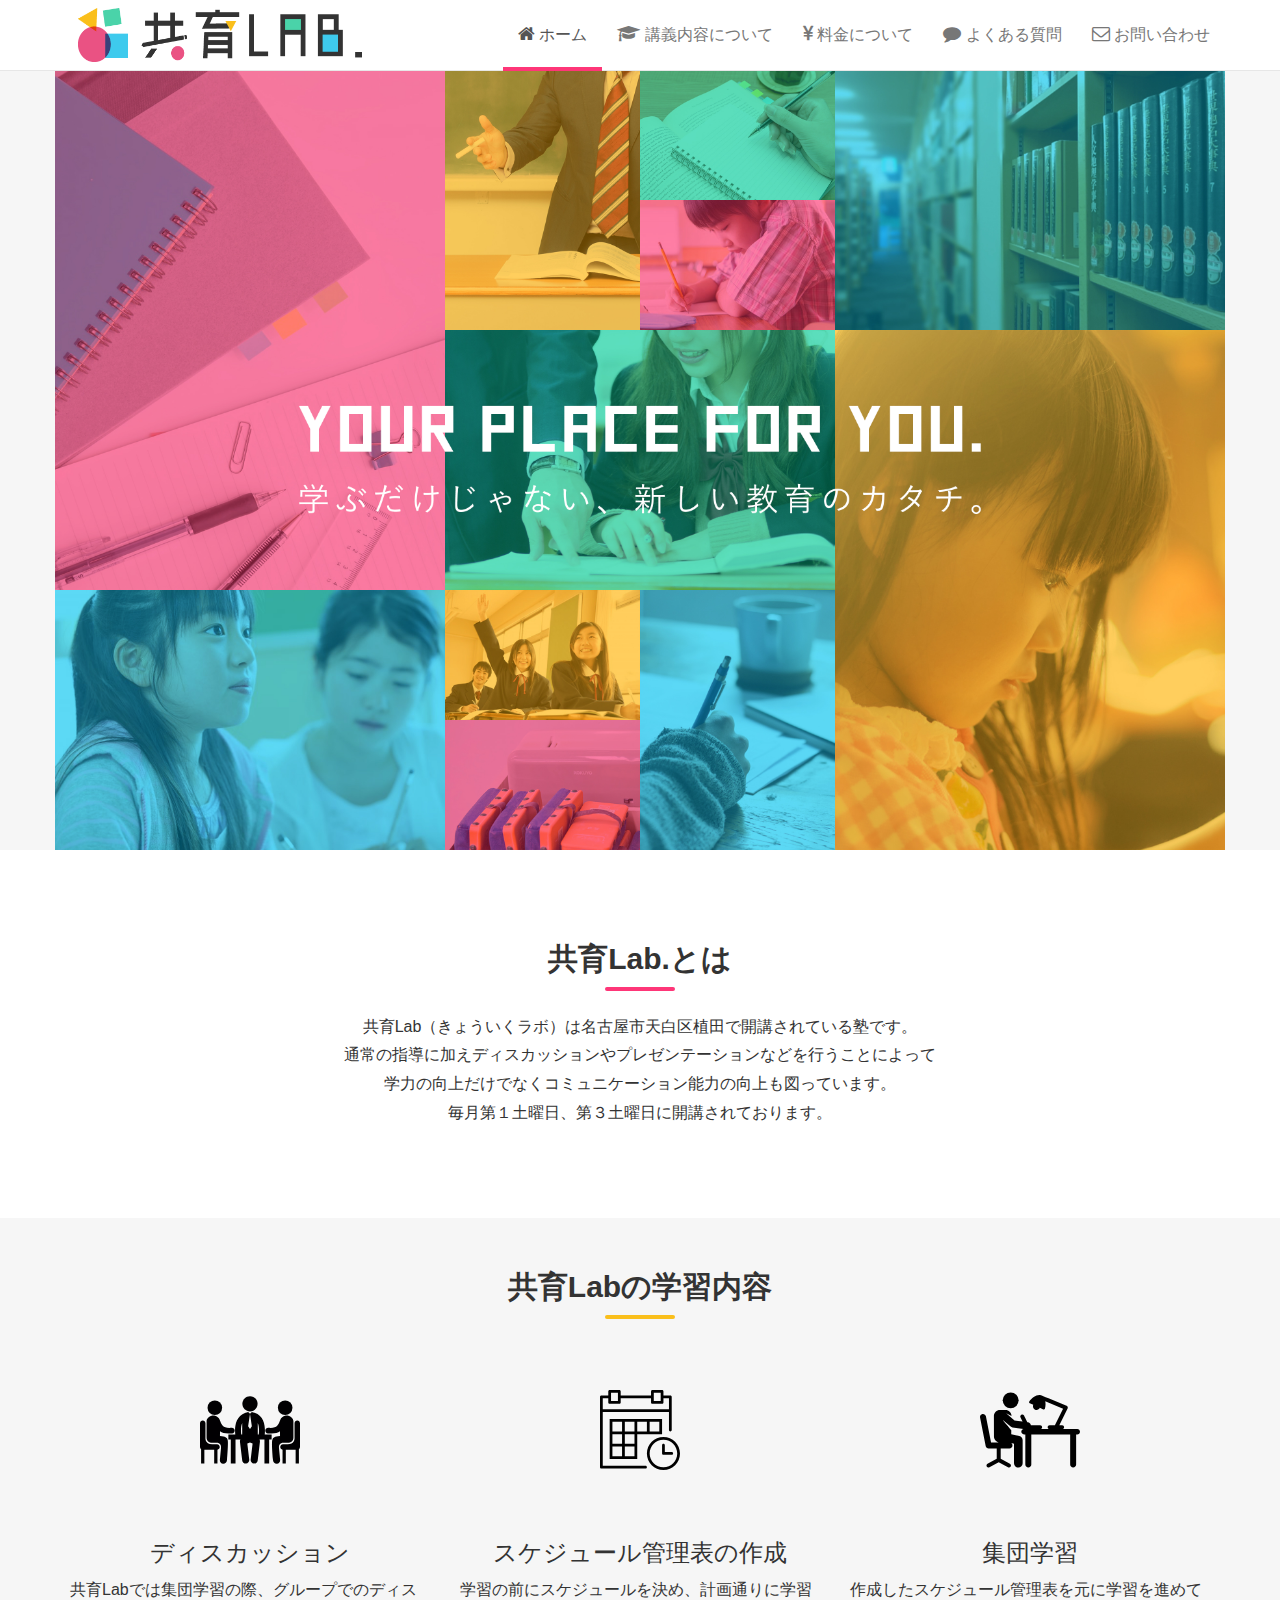
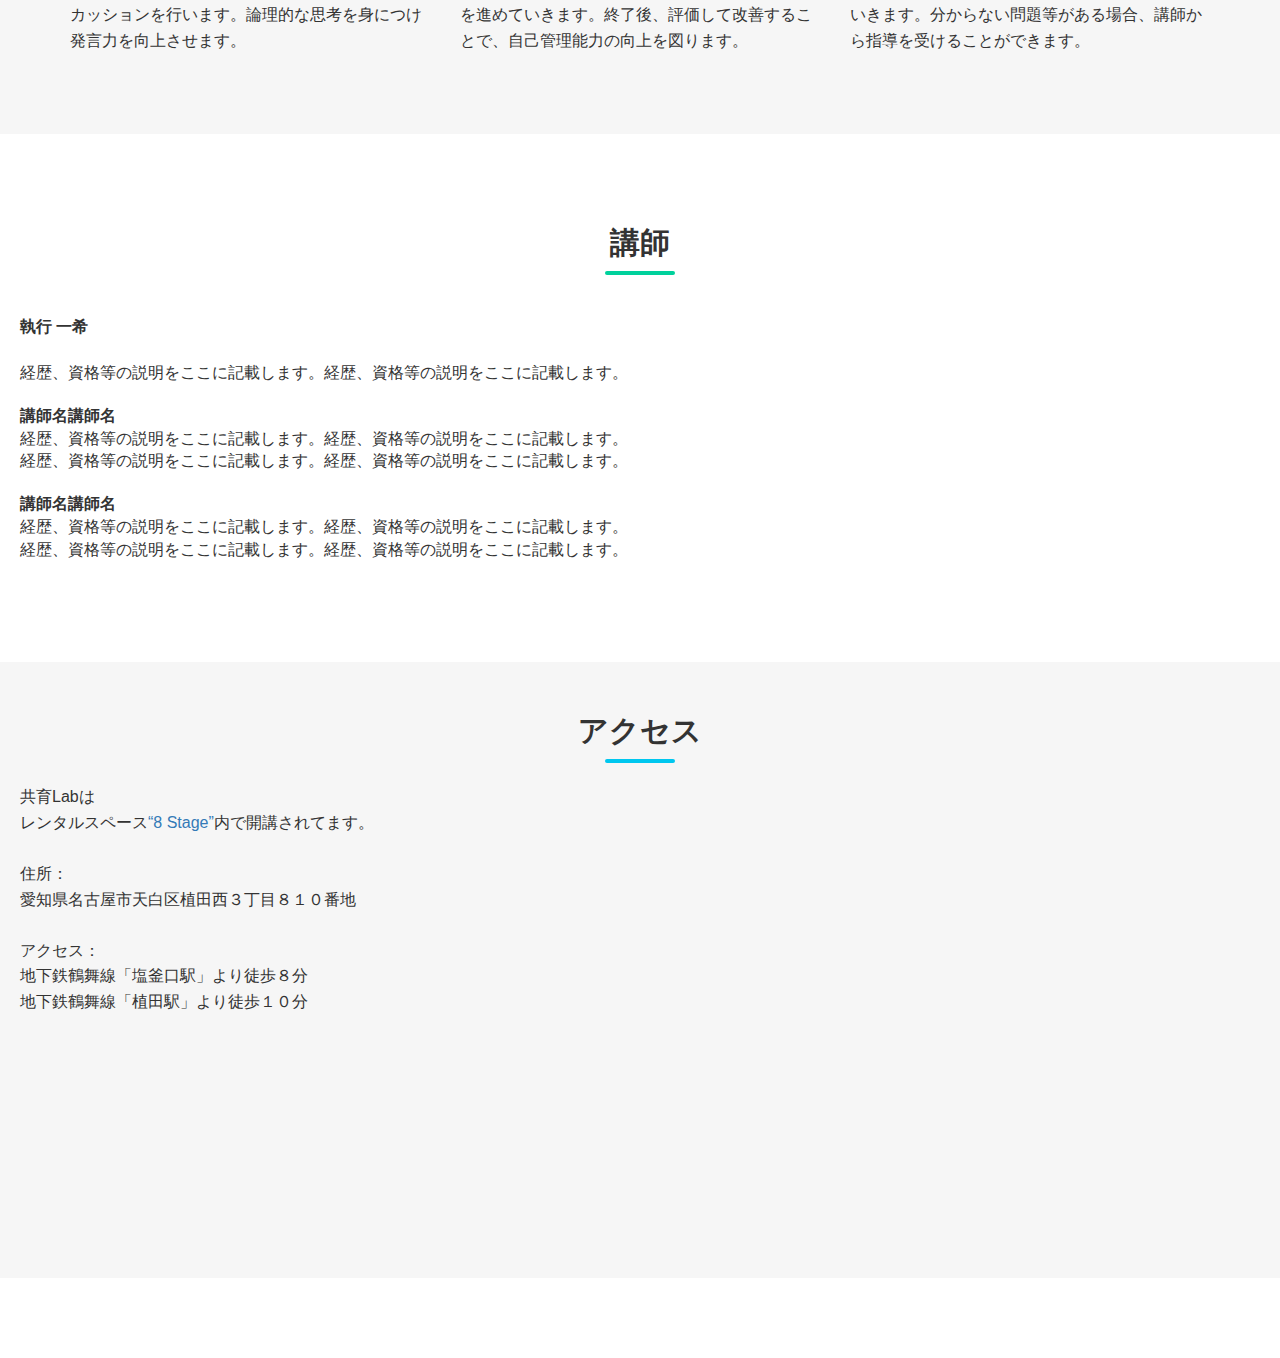
==== index.html @ 5ba5624d "first commit" ====
<!DOCTYPE html>
<html lang="ja">
<head>
    <meta charset="utf-8">
    <meta http-equiv="X-UA-Compatible" content="IE=edge">
    <meta name="viewport" content="width=device-width, initial-scale=1">
    <title>共育Lab. | 名古屋市天白区植田にある塾</title>
    <link href="css/bootstrap.min.css" rel="stylesheet">
    <link href="css/font-awesome.min.css" rel="stylesheet">
    <link href="css/style.css" rel="stylesheet">
</head>
<body>
    <nav class="navbar navbar-default navbar-fixed-top">
        <div class="container">
            <div class="navbar-header">
                <button type="button" class="navbar-toggle collapsed" data-toggle="collapse" data-target="#navbarEexample1">
                    <span class="sr-only">Toggle navigation</span>
                    <span class="icon-bar"></span>
                    <span class="icon-bar"></span>
                    <span class="icon-bar"></span>
                </button>
                <a class="" href="index.html">
                    <img src="img/kyouiku_lab_logo.png" alt="共育Lab.（きょういくラボ）" class="logo">
                </a>
            </div>
            <div class="collapse navbar-collapse" id="navbarEexample1">
                <ul class="nav navbar-nav navbar-right">
                    <li class="active"><a href="index.html"><i class="fa fa-home"></i> ホーム</a></li>
                    <li><a href="content.html"><i class="fa fa-graduation-cap"></i> 講義内容について</a></li>
                    <li><a href="price.html"><i class="fa fa-yen"></i> 料金について</a></li>
                    <li><a href="faq.html"><i class="fa fa-comment"></i> よくある質問</a></li>
                    <li><a href="https://docs.google.com/forms/d/e/1FAIpQLSdHtTIQLG31lf0bOzIUhfzrcK9xUkbNR55HdgjxBn910LlQYQ/viewform?usp=sf_link" target="_blank"><i class="fa fa-envelope-o"></i> お問い合わせ</a></li>
                </ul>
            </div>
        </div>
    </nav>
    <main>
        <div class="main-visual">
            <div class="container">
                <img src="img/your_place_for_you.jpg" alt="">
            </div>
        </div>
        <section class="section about-us">
            <div class="section-head">
                <h2>共育Lab.とは</h2>
                <span class="title-line title-line-red"></span>
            </div>
            <p>共育Lab（きょういくラボ）は名古屋市天白区植田で開講されている塾です。<br>
                通常の指導に加えディスカッションやプレゼンテーションなどを行うことによって<br>
                学力の向上だけでなくコミュニケーション能力の向上も図っています。<br>
                毎月第１土曜日、第３土曜日に開講されております。</p>
        </section>
        <section class="section study">
            <div class="section-head">
                <h2>共育Labの学習内容</h2>
                <span class="title-line title-line-yellow"></span>
            </div>
            <div class="container">
                <div class="row">
                    <div class="col-sm-4 col-xs-12">
                        <div class="study-img-wrap">
                            <img src="img/business-meeting.svg" class="study-img" alt="">
                        </div>
                        <h3>ディスカッション</h3>
                        <p>共育Labでは集団学習の際、グループでのディスカッションを行います。論理的な思考を身につけ発言力を向上させます。</p>
                    </div>
                    <div class="col-sm-4 col-xs-12">
                        <div class="study-img-wrap">
                            <img src="img/calendar.svg" class="study-img study-img-calendar" alt="">
                        </div>
                        <h3>スケジュール管理表の作成</h3>
                        <p>学習の前にスケジュールを決め、計画通りに学習を進めていきます。終了後、評価して改善することで、自己管理能力の向上を図ります。</p>
                    </div>
                    <div class="col-sm-4 col-xs-12">
                        <div class="study-img-wrap">
                            <img src="img/studying.svg" class="study-img" alt="">
                        </div>
                        <h3>集団学習</h3>
                        <p>作成したスケジュール管理表を元に学習を進めていきます。分からない問題等がある場合、講師から指導を受けることができます。</p>
                    </div>
                </div>
            </div>
        </section>
        <section class="section teacher">
            <div class="section-head">
                <h2>講師</h2>
                <span class="title-line title-line-green"></span>
            </div>
            <dl>
                <dt>執行 一希</dt>
                <dd><br>
                    経歴、資格等の説明をここに記載します。経歴、資格等の説明をここに記載します。</dd>

                <dt>講師名講師名</dt>
                <dd>経歴、資格等の説明をここに記載します。経歴、資格等の説明をここに記載します。<br>
                    経歴、資格等の説明をここに記載します。経歴、資格等の説明をここに記載します。</dd>

                <dt>講師名講師名</dt>
                <dd>経歴、資格等の説明をここに記載します。経歴、資格等の説明をここに記載します。<br>
                    経歴、資格等の説明をここに記載します。経歴、資格等の説明をここに記載します。</dd>
            </dl>
        </section>
        <section class="section access">
            <div class="section-head">
                <h2>アクセス</h2>
                <span class="title-line title-line-blue"></span>
                <div class="row">
                    <div class="col-sm-6 col-xs-12">
                        <p>共育Labは<br>
                            レンタルスペース<a href="http://www.8stage-space.com/" target="_blank">“8 Stage”</a>内で開講されてます。<br>
                            <br>
                            住所：<br>
                            愛知県名古屋市天白区植田西３丁目８１０番地<br>
                            <br>
                            アクセス：<br>
                            地下鉄鶴舞線「塩釜口駅」より徒歩８分<br>
                            地下鉄鶴舞線「植田駅」より徒歩１０分</p>
                    </div>
                    <div class="col-sm-6 col-xs-12">
                        <div class="iframe-content">
                            <iframe src="https://www.google.com/maps/embed?pb=!1m18!1m12!1m3!1d3263.0437808086385!2d136.97972051524377!3d35.13058098032638!2m3!1f0!2f0!3f0!3m2!1i1024!2i768!4f13.1!3m3!1m2!1s0x600364d49e30410d%3A0xb36aa75831ac2f97!2z44Os44Oz44K_44Or44K544Oa44O844K5IDggU3RhZ2U!5e0!3m2!1sja!2sjp!4v1496831646884" frameborder="0" style="border:0" allowfullscreen></iframe>
                        </div>
                    </div>
                </div>
            </div>
        </section>
    </main>
    <!-- jQuery (necessary for Bootstrap's JavaScript plugins) -->
    <script src="https://ajax.googleapis.com/ajax/libs/jquery/1.12.4/jquery.min.js"></script>
    <!-- Include all compiled plugins (below), or include individual files as needed -->
    <script src="js/bootstrap.min.js"></script>
</body>
</html>
---- css/style.css ----
body{
    color: #333;
    font-size: 16px;
    line-height: 1.6;
    padding-top: 70px;
}
.header{
    border-bottom: 1px solid #eee;
}
.logo{
    max-width: 300px;
    height: 70px;
    padding: 8px;
}
.navbar{
    background-color: #ffffff;
     margin-bottom: 0;
}
.navbar i{
    font-size: 18px;
}
.navbar li.active:before{
    content: "";
    position: absolute;
    width: 100%;
    height: 4px;
    bottom: -1px;
    background-color: #FE3678;
    z-index: 1;
}
.navbar li.active > a{
    /*background-color: #00d19c !important;*/
    background-color: #fff !important;
}
.navbar-nav{
    margin: 0 -15px;
}
.navbar-nav>li>a{
    padding-top: 25px;
    padding-bottom: 25px;
}
.main-visual{
    background-color: #f6f6f6;
}
.main-visual .container{
    padding: 0;
}
.main-visual img{
    width: 100%;
}
.section{
    margin-top: 40px;
    padding: 40px 20px;
}
.section:nth-child(odd){
    background-color: #f6f6f6;
}
.section:last-child{
    margin-bottom: 80px;
}
.section h2{
    text-align: center;
    padding: 12px;
    margin: 0;
    font-weight: bold;
}
.section-head{
    text-align: center;
}
.title-line{
    display: inline-block;
    height: 4px;
    width: 70px;
    border-radius: 10px;
    background-color: #999;
    vertical-align: top;
}
.title-line-red{
    background-color: #FE3678;
}
.title-line-yellow{
    background-color: #FABF1B;
}
.title-line-green{
    background-color: #00d19c;
}
.title-line-blue{
    background-color: #00C7EF;
}
.about-us{
    text-align: center;
}
.about-us p{
    line-height: 1.8;
}
.study h3{
    text-align: center;
}
.study p{
    margin-bottom: 40px;
}
.study-img-wrap{
    text-align: center;
}
.study-img{
    width: 25%;
    min-width: 100px;
    max-width: 150px;
    min-height: 180px;
}
.study-img-calendar{
    width: 20%;
    min-width: 80px;
    max-width: 120px;
}
.teacher dt{
    margin-top: 20px;
}
.access p{
    text-align: left;
}
.iframe-content{
    position: relative;
    width: 100%;
    padding: 75% 0 0 0;
}
.iframe-content iframe{
    position: absolute;
    top: 0;
    left: 0;
    width: 100%;
    height: 100%;
}



/* price */
.red-line{
    background-color: #fe3678;
    color: #ffffff;
    font-size: 7.5vw;
    margin-top: 30px;
    margin-bottom: 30px;
}
.red-line small{
    font-size: 5vw;
    margin-top: 30px;
    display: block;
    line-height: 1.0;
}
.red-line strong{
    margin-top: 8px;
    margin-bottom: 30px;
    display: block;
    line-height: 1.0;
}

.price-table{
    margin-top: 96px;
}
.price-table table{
    box-shadow: 1px 3px 25px -10px rgba(0,0,0,0.7);
}

.price-table thead th{
    text-align: center;
    border: 3px solid #00C7EF !important;
}
.price-table tbody td{
    height: 80px;
    border: 3px solid #00C7EF !important;
}

.balloon-bottom-left {
    position: relative;
    display: inline-block;
    padding: 0 15px;
    width: auto;
    min-width: 115px;
    height: 70px;
    color: #F6F6F6;
    line-height: 70px;
    text-align: center;
    background-color: #1dd28b;
    border-radius: 60%;
}
.balloon-bottom-left:before {
    content: "";
    position: absolute;
    bottom: -10px; left: 20px;
    margin-left: 0;
    display: block;
    width: 30px;
    height: 30px;
    background-color: #1dd28b;
    border-radius: 0 30px 0 30px;
    z-index: -1;
}
.balloon-bottom-left:after {
    content: "";
    position: absolute;
    bottom: -5px; left: 30px;
    margin-left: 0;
    display: block;
    width: 30px;
    height: 30px;
    background: #FFF;
    border-radius: 0 30px 0 30px;
    z-index: -1;
    -webkit-transform: rotate(30deg);
    -moz-transform: rotate(30deg);
    -ms-transform: rotate(30deg);
    -o-transform: rotate(30deg);
    transform: rotate(30deg);
}

.price-faq{
    margin-top: 40px;
    margin-bottom: 100px;
}
.price{
    font-weight: bold;
}

.content-plus span{
    display: inline-block;
    padding: 30px 20px;
    font-size: 50px;
}

.content-plus .leaning{
    border: 1px solid #ddd;
    padding: 30px 20px;
    border-radius: 8px;
    font-size: 50px;
    background-color: #999;
    color: #ffffff;
    text-shadow: 0 2px 2px #555;
}

.content-plus .group-leaning{
    background-color: #00C7EF;
}
.content-plus .solo-leaning{
    background-color: #00D19C;
}
.blue-circle{
    color: #00C7EF;
}
.green-circle{
    color: #00D19C;
}




@media screen and (max-width:767px) {
    body{
        padding-top: 50px;
    }
    .navbar li.active:before{
        display: none;
    }
    .navbar li.active{
        background-color: #eee;
    }
    .navbar-nav>li>a {
        padding-top: 20px;
        padding-bottom: 20px;
    }
    .logo{
        height: 50px;
        margin-left: 10px;
    }
    .navbar-default .navbar-toggle {
        margin-top: 9px;
        border: none;
    }
    .iframe-content{
        position: relative;
        width: 100%;
        padding: 100% 0 0 0;
    }
    .leaning{
    }
    .content-plus .leaning{
        margin: 0 40px;
        padding: 20px 20px;
        font-size: 40px;
    }
    .content-plus span{
        padding: 15px 20px;
        font-size: 30px;
    }
    .navbar-nav li{
    }
    .navbar-nav li i {
        text-align: center;
        min-width: 40px;
    }
}
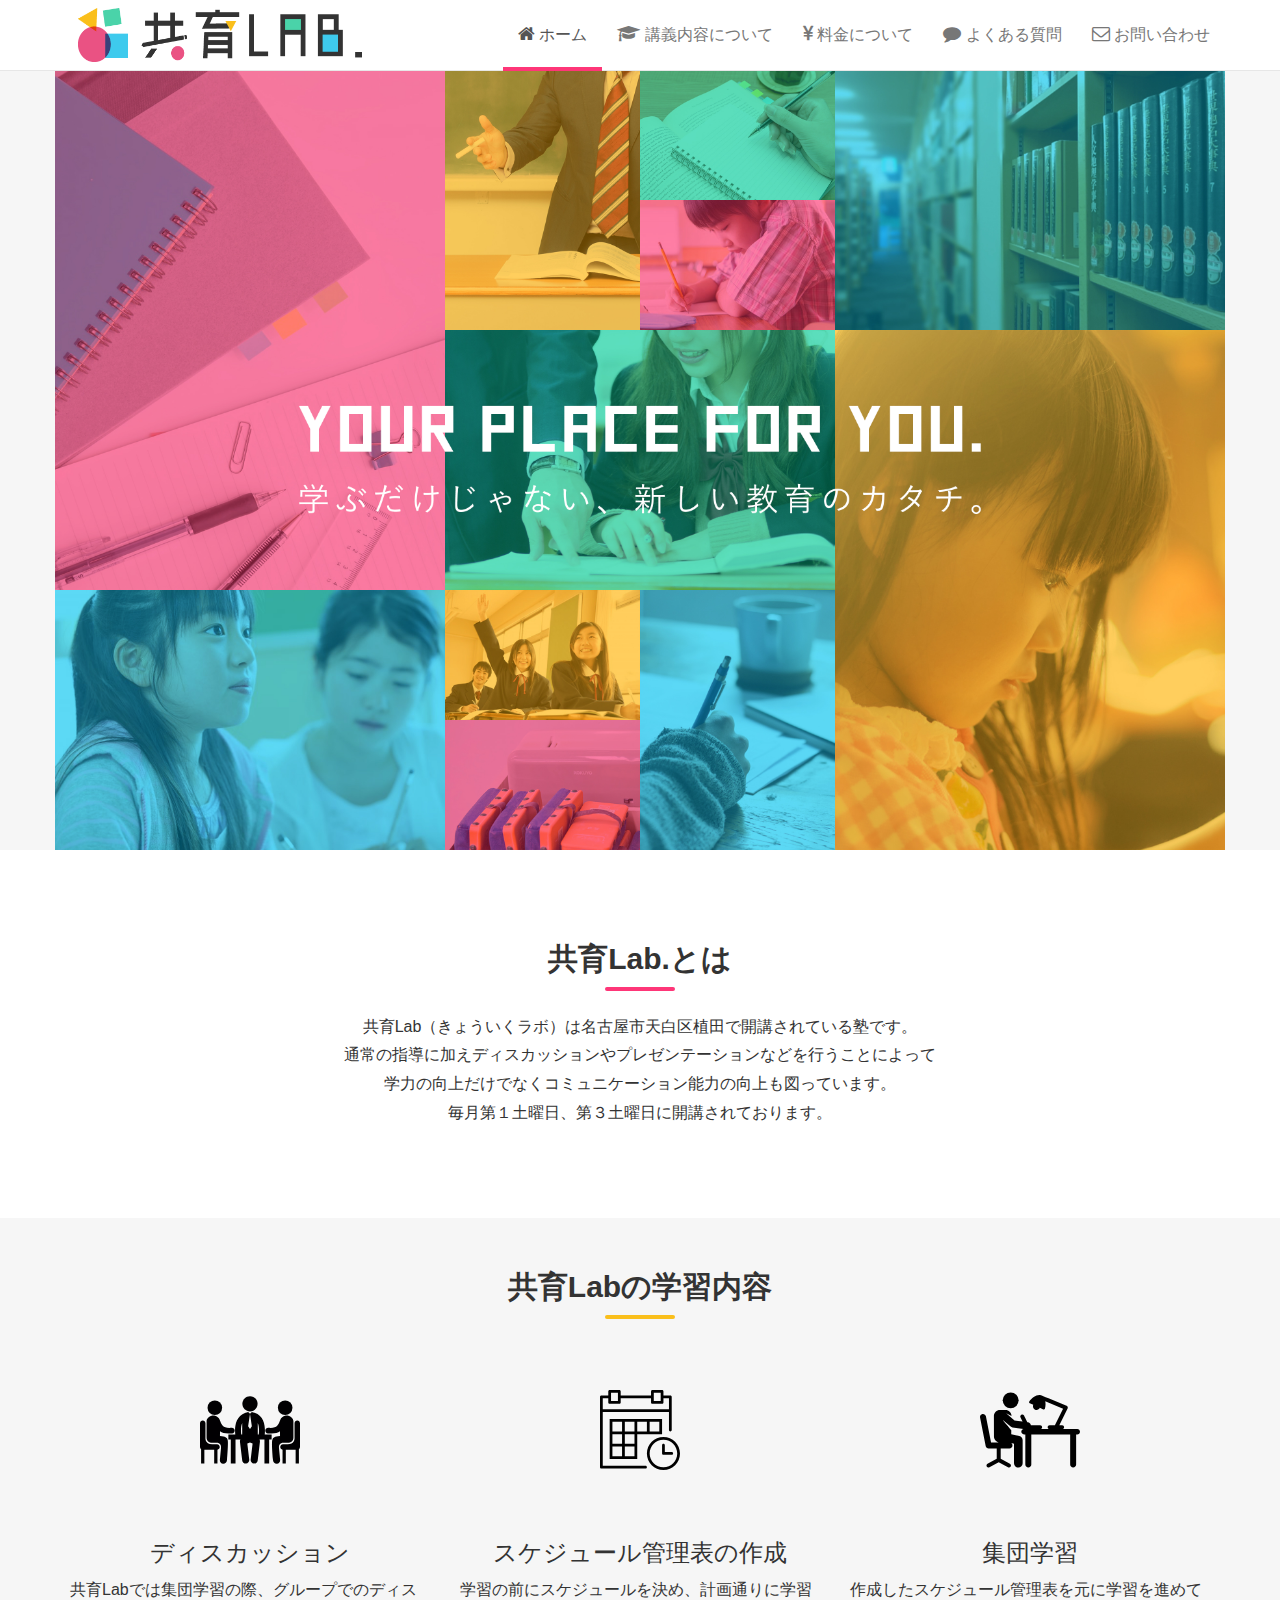
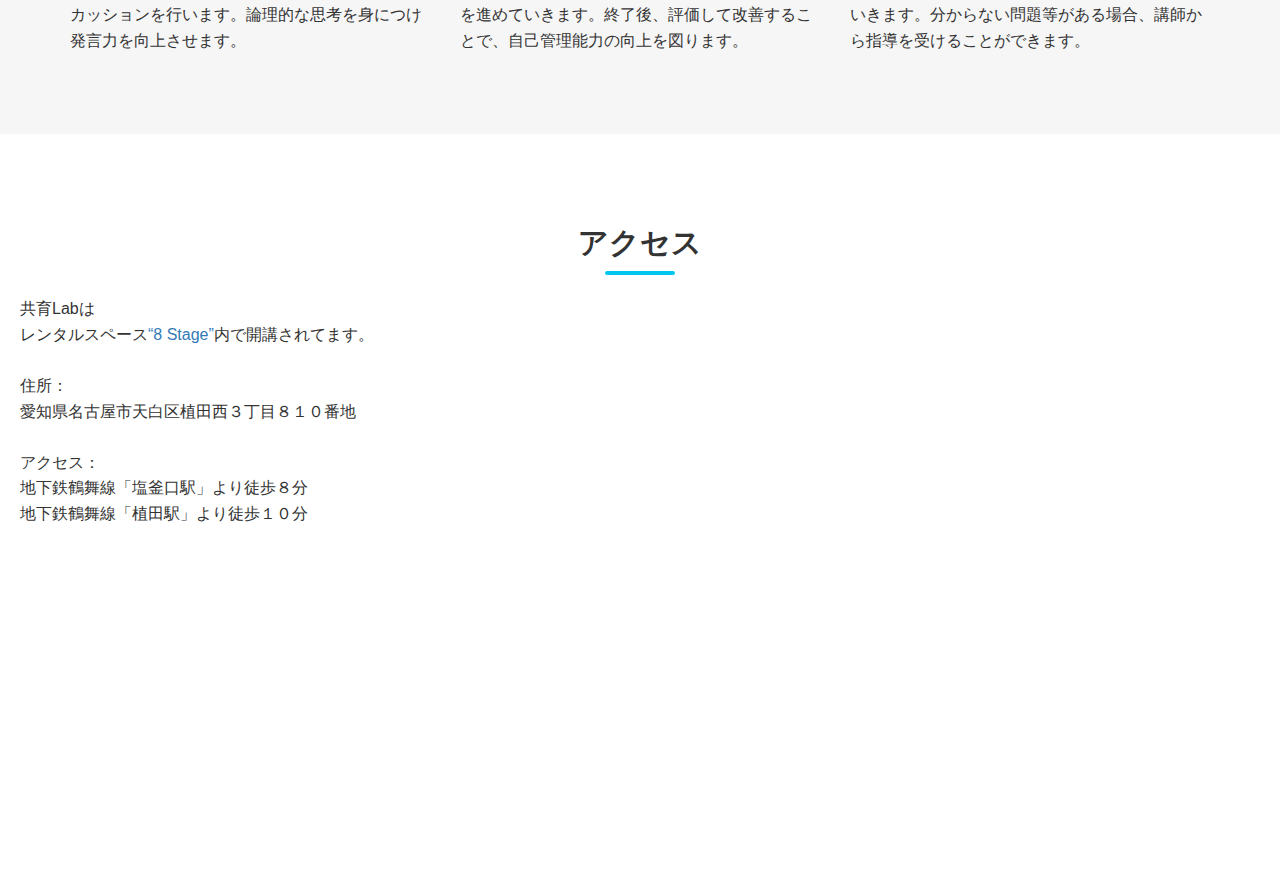
==== commit eababc20: "修正" ====
--- a/index.html
+++ b/index.html
@@ -81,25 +81,6 @@
                 </div>
             </div>
         </section>
-        <section class="section teacher">
-            <div class="section-head">
-                <h2>講師</h2>
-                <span class="title-line title-line-green"></span>
-            </div>
-            <dl>
-                <dt>執行 一希</dt>
-                <dd><br>
-                    経歴、資格等の説明をここに記載します。経歴、資格等の説明をここに記載します。</dd>
-
-                <dt>講師名講師名</dt>
-                <dd>経歴、資格等の説明をここに記載します。経歴、資格等の説明をここに記載します。<br>
-                    経歴、資格等の説明をここに記載します。経歴、資格等の説明をここに記載します。</dd>
-
-                <dt>講師名講師名</dt>
-                <dd>経歴、資格等の説明をここに記載します。経歴、資格等の説明をここに記載します。<br>
-                    経歴、資格等の説明をここに記載します。経歴、資格等の説明をここに記載します。</dd>
-            </dl>
-        </section>
         <section class="section access">
             <div class="section-head">
                 <h2>アクセス</h2>
@@ -130,4 +111,4 @@
     <!-- Include all compiled plugins (below), or include individual files as needed -->
     <script src="js/bootstrap.min.js"></script>
 </body>
-</html>+</html>
